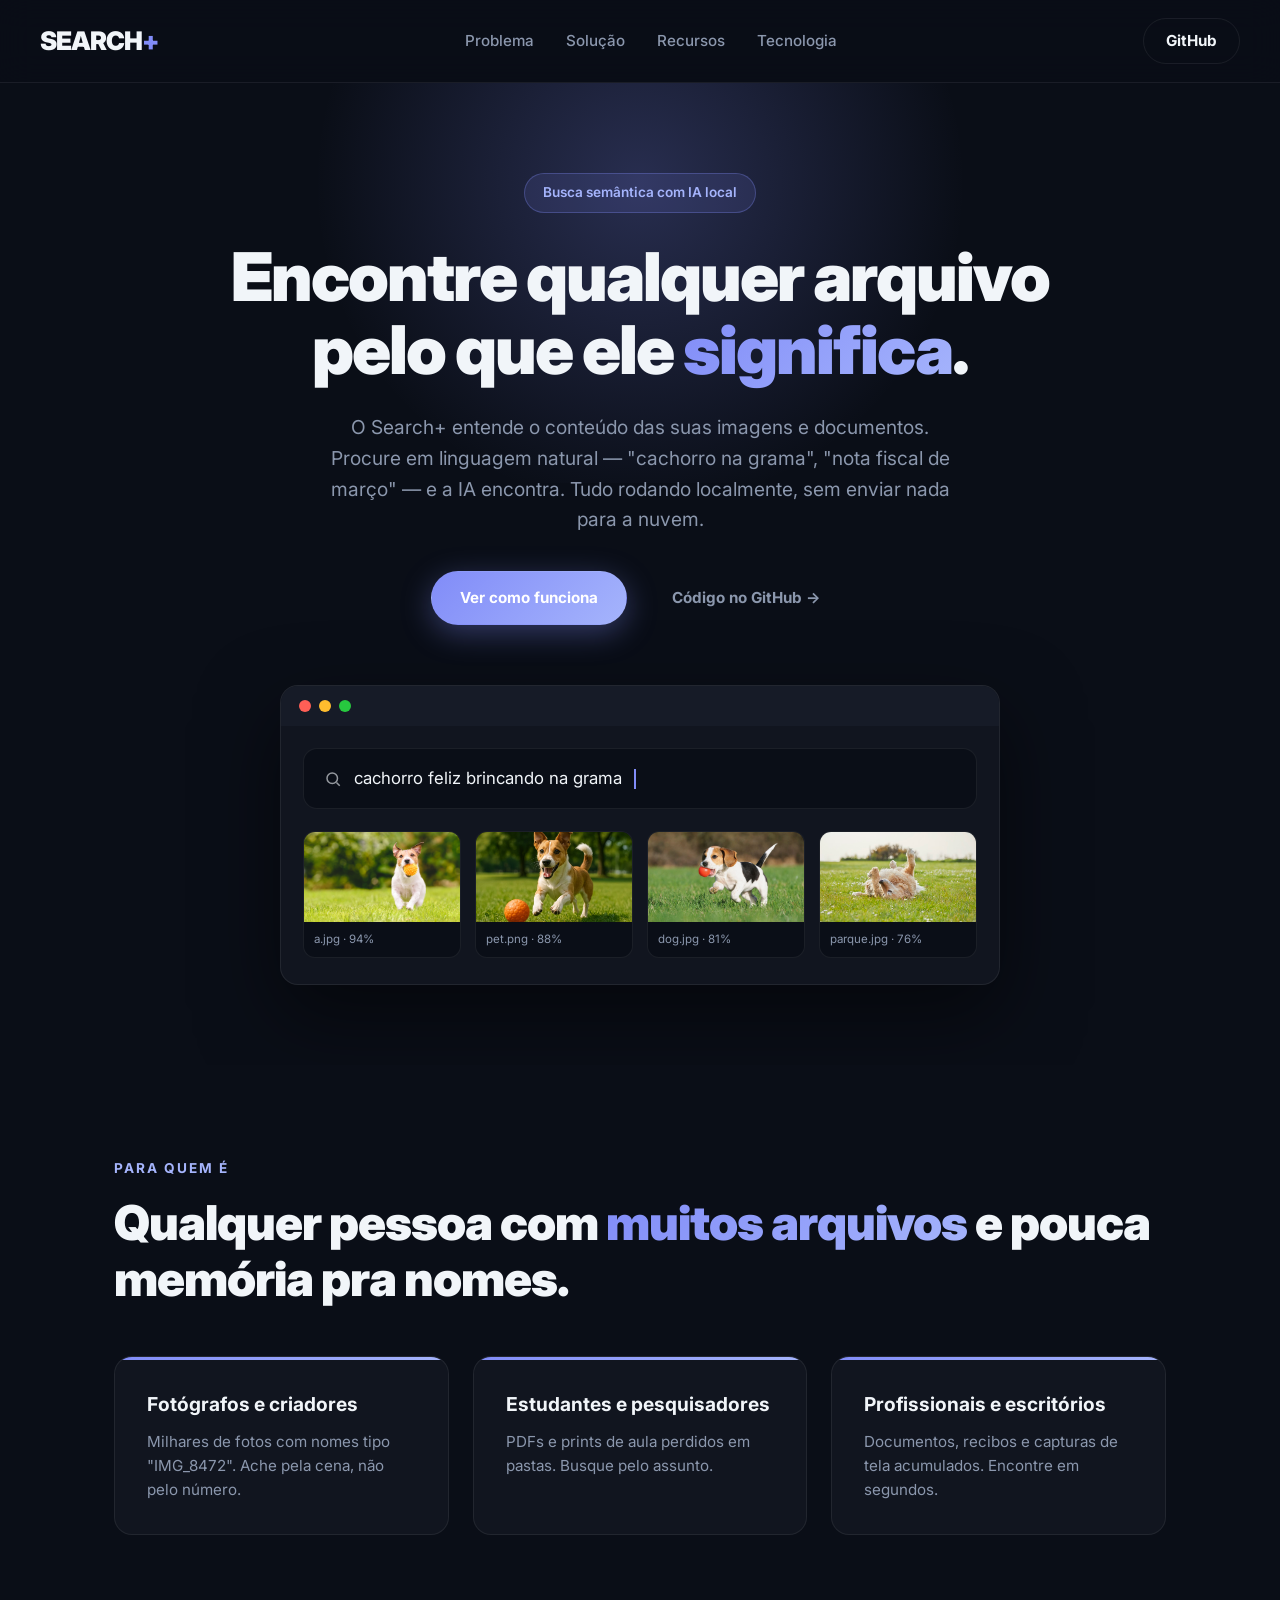
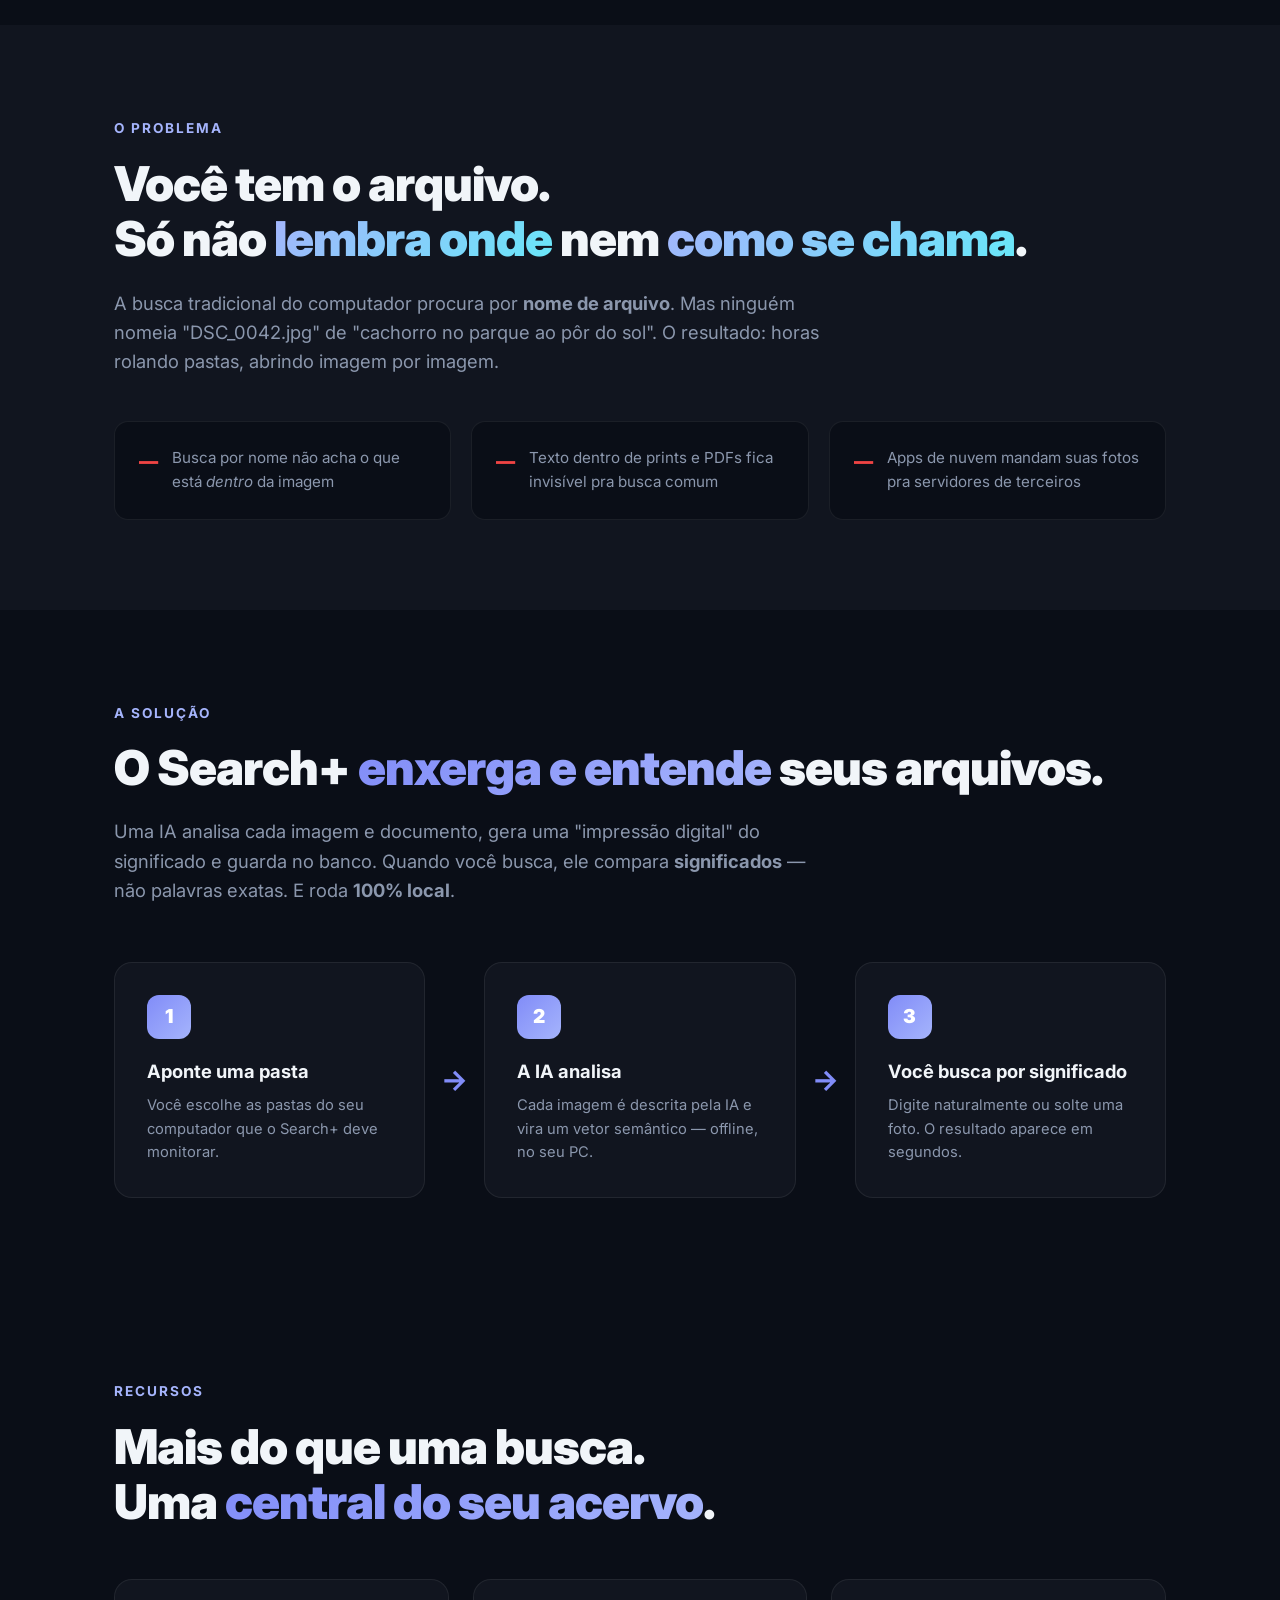
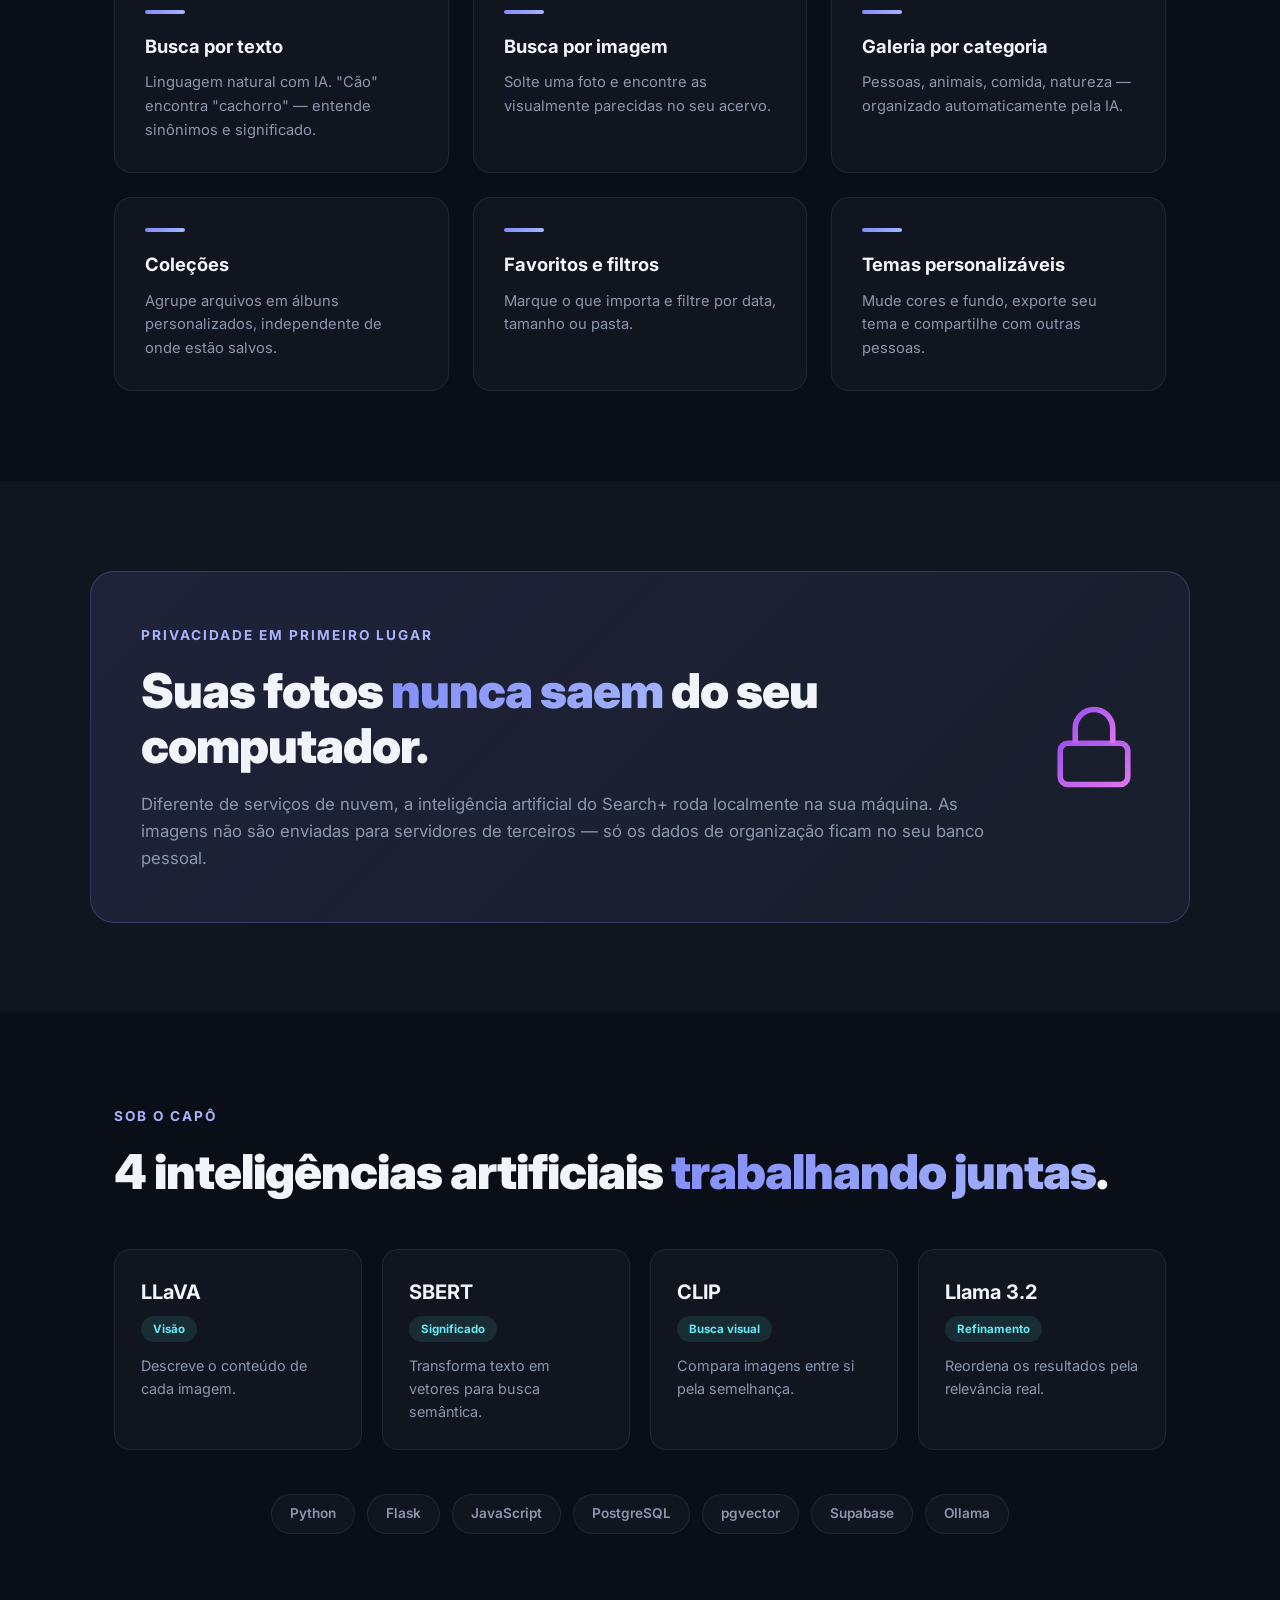
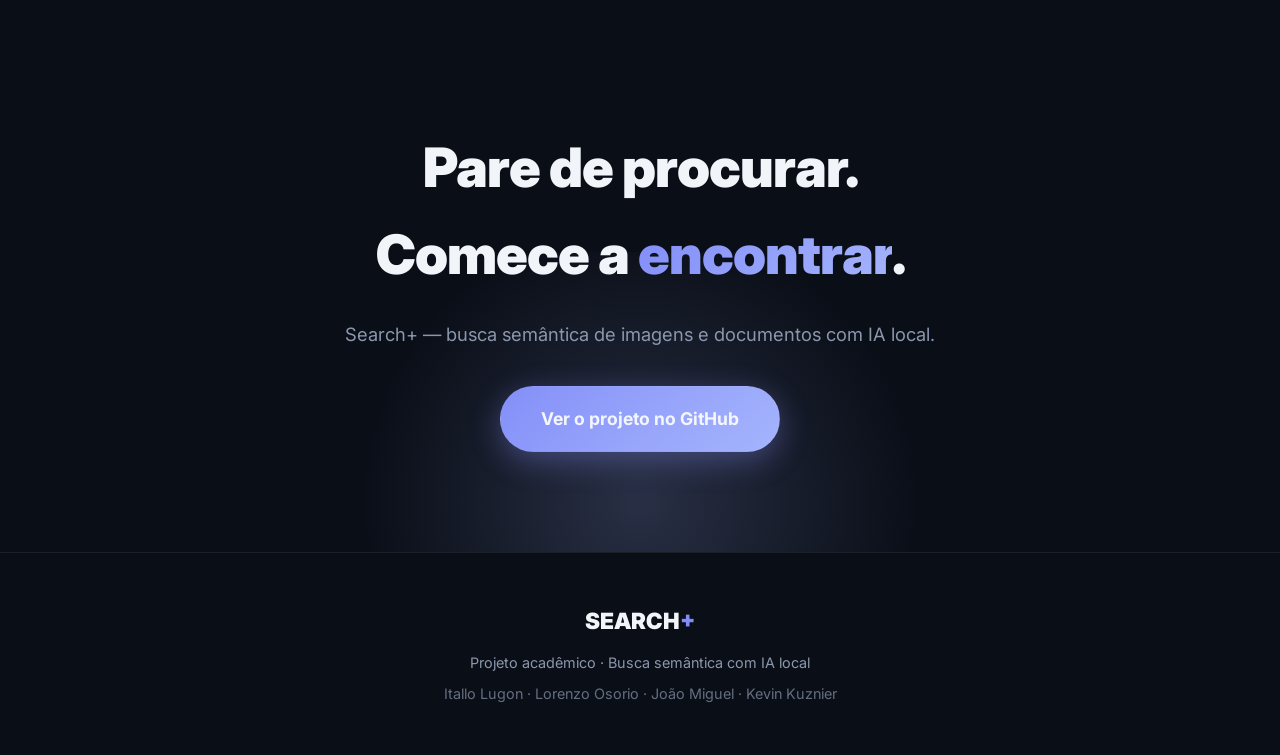
==== landing/index.html @ ad669d7b "chore: initialize clean project baseline Base inicial do Search+ em repositório novo, sem o históric" ====
<!DOCTYPE html>
<html lang="pt-BR">
<head>
    <meta charset="UTF-8">
    <meta name="viewport" content="width=device-width, initial-scale=1.0">
    <title>Search+ — Encontre qualquer arquivo pelo que ele significa</title>
    <meta name="description" content="Busca semântica de imagens e documentos com IA local. Procure pelo conteúdo, não pelo nome do arquivo.">
    <link href="https://fonts.googleapis.com/css2?family=Inter:wght@400;500;600;800;900&display=swap" rel="stylesheet">
    <link rel="stylesheet" href="style.css">
</head>
<body>

    <!-- ====== NAV ====== -->
    <nav class="nav">
        <div class="nav-logo">SEARCH<span>+</span></div>
        <div class="nav-links">
            <a href="#problema">Problema</a>
            <a href="#solucao">Solução</a>
            <a href="#recursos">Recursos</a>
            <a href="#tecnologia">Tecnologia</a>
        </div>
        <a href="https://github.com/itallolugon/SearchPlus-App" target="_blank" class="btn btn-outline">GitHub</a>
    </nav>

    <!-- ====== HERO ====== -->
    <header class="hero">
        <div class="hero-glow"></div>
        <div class="hero-content">
            <div class="badge">Busca semântica com IA local</div>
            <h1>Encontre qualquer arquivo<br>pelo que ele <span class="grad">significa</span>.</h1>
            <p class="hero-sub">
                O Search+ entende o conteúdo das suas imagens e documentos.
                Procure em linguagem natural — "cachorro na grama", "nota fiscal de março" —
                e a IA encontra. Tudo rodando localmente, sem enviar nada para a nuvem.
            </p>
            <div class="hero-cta">
                <a href="#solucao" class="btn btn-primary">Ver como funciona</a>
                <a href="https://github.com/itallolugon/SearchPlus-App" target="_blank" class="btn btn-ghost">Código no GitHub →</a>
            </div>
            <div class="hero-demo">
                <div class="demo-bar">
                    <span class="dot r"></span><span class="dot y"></span><span class="dot g"></span>
                </div>
                <div class="demo-search">
                    <svg class="demo-icon" width="18" height="18" viewBox="0 0 24 24" fill="none" stroke="currentColor" stroke-width="2"><circle cx="11" cy="11" r="7"/><line x1="21" y1="21" x2="16.65" y2="16.65"/></svg>
                    <span class="demo-typed">cachorro feliz brincando na grama</span>
                    <span class="demo-cursor"></span>
                </div>
                <div class="demo-results">
                    <div class="demo-card"><img class="ph" src="img/dog1.jpg" alt="Cachorro brincando na grama" loading="lazy"><small>a.jpg · 94%</small></div>
                    <div class="demo-card"><img class="ph" src="img/dog2.jpg" alt="Cachorro correndo atrás da bola" loading="lazy"><small>pet.png · 88%</small></div>
                    <div class="demo-card"><img class="ph" src="img/dog3.jpg" alt="Filhote brincando no parque" loading="lazy"><small>dog.jpg · 81%</small></div>
                    <div class="demo-card"><img class="ph" src="img/dog4.jpg" alt="Cachorro deitado na grama" loading="lazy"><small>parque.jpg · 76%</small></div>
                </div>
            </div>
        </div>
    </header>

    <!-- ====== NICHO ====== -->
    <section class="section nicho">
        <div class="container">
            <span class="kicker">Para quem é</span>
            <h2>Qualquer pessoa com <span class="grad">muitos arquivos</span> e pouca memória pra nomes.</h2>
            <div class="nicho-grid">
                <div class="nicho-item"><h3>Fotógrafos e criadores</h3><p>Milhares de fotos com nomes tipo "IMG_8472". Ache pela cena, não pelo número.</p></div>
                <div class="nicho-item"><h3>Estudantes e pesquisadores</h3><p>PDFs e prints de aula perdidos em pastas. Busque pelo assunto.</p></div>
                <div class="nicho-item"><h3>Profissionais e escritórios</h3><p>Documentos, recibos e capturas de tela acumulados. Encontre em segundos.</p></div>
            </div>
        </div>
    </section>

    <!-- ====== PROBLEMA ====== -->
    <section class="section problema" id="problema">
        <div class="container">
            <span class="kicker">O problema</span>
            <h2>Você tem o arquivo.<br>Só não <span class="grad-2">lembra onde</span> nem <span class="grad-2">como se chama</span>.</h2>
            <p class="lead">
                A busca tradicional do computador procura por <strong>nome de arquivo</strong>.
                Mas ninguém nomeia "DSC_0042.jpg" de "cachorro no parque ao pôr do sol".
                O resultado: horas rolando pastas, abrindo imagem por imagem.
            </p>
            <div class="problema-grid">
                <div class="prob-card"><span class="prob-x">—</span><p>Busca por nome não acha o que está <em>dentro</em> da imagem</p></div>
                <div class="prob-card"><span class="prob-x">—</span><p>Texto dentro de prints e PDFs fica invisível pra busca comum</p></div>
                <div class="prob-card"><span class="prob-x">—</span><p>Apps de nuvem mandam suas fotos pra servidores de terceiros</p></div>
            </div>
        </div>
    </section>

    <!-- ====== SOLUÇÃO ====== -->
    <section class="section solucao" id="solucao">
        <div class="container">
            <span class="kicker">A solução</span>
            <h2>O Search+ <span class="grad">enxerga e entende</span> seus arquivos.</h2>
            <p class="lead">
                Uma IA analisa cada imagem e documento, gera uma "impressão digital" do significado
                e guarda no banco. Quando você busca, ele compara <strong>significados</strong> —
                não palavras exatas. E roda <strong>100% local</strong>.
            </p>
            <div class="passos">
                <div class="passo"><div class="passo-num">1</div><h3>Aponte uma pasta</h3><p>Você escolhe as pastas do seu computador que o Search+ deve monitorar.</p></div>
                <div class="passo-seta">→</div>
                <div class="passo"><div class="passo-num">2</div><h3>A IA analisa</h3><p>Cada imagem é descrita pela IA e vira um vetor semântico — offline, no seu PC.</p></div>
                <div class="passo-seta">→</div>
                <div class="passo"><div class="passo-num">3</div><h3>Você busca por significado</h3><p>Digite naturalmente ou solte uma foto. O resultado aparece em segundos.</p></div>
            </div>
        </div>
    </section>

    <!-- ====== RECURSOS ====== -->
    <section class="section recursos" id="recursos">
        <div class="container">
            <span class="kicker">Recursos</span>
            <h2>Mais do que uma busca.<br>Uma <span class="grad">central do seu acervo</span>.</h2>
            <div class="feat-grid">
                <div class="feat"><div class="feat-bar"></div><h3>Busca por texto</h3><p>Linguagem natural com IA. "Cão" encontra "cachorro" — entende sinônimos e significado.</p></div>
                <div class="feat"><div class="feat-bar"></div><h3>Busca por imagem</h3><p>Solte uma foto e encontre as visualmente parecidas no seu acervo.</p></div>
                <div class="feat"><div class="feat-bar"></div><h3>Galeria por categoria</h3><p>Pessoas, animais, comida, natureza — organizado automaticamente pela IA.</p></div>
                <div class="feat"><div class="feat-bar"></div><h3>Coleções</h3><p>Agrupe arquivos em álbuns personalizados, independente de onde estão salvos.</p></div>
                <div class="feat"><div class="feat-bar"></div><h3>Favoritos e filtros</h3><p>Marque o que importa e filtre por data, tamanho ou pasta.</p></div>
                <div class="feat"><div class="feat-bar"></div><h3>Temas personalizáveis</h3><p>Mude cores e fundo, exporte seu tema e compartilhe com outras pessoas.</p></div>
            </div>
        </div>
    </section>

    <!-- ====== DIFERENCIAL / PRIVACIDADE ====== -->
    <section class="section privacidade">
        <div class="container priv-box">
            <div class="priv-text">
                <span class="kicker">Privacidade em primeiro lugar</span>
                <h2>Suas fotos <span class="grad">nunca saem</span> do seu computador.</h2>
                <p>Diferente de serviços de nuvem, a inteligência artificial do Search+ roda
                localmente na sua máquina. As imagens não são enviadas para servidores de terceiros —
                só os dados de organização ficam no seu banco pessoal.</p>
            </div>
            <div class="priv-icon">
                <svg width="90" height="90" viewBox="0 0 24 24" fill="none" stroke="url(#pg)" stroke-width="1.5">
                    <defs><linearGradient id="pg" x1="0" y1="0" x2="1" y2="1"><stop offset="0" stop-color="#A855F7"/><stop offset="1" stop-color="#E879F9"/></linearGradient></defs>
                    <rect x="3" y="11" width="18" height="11" rx="2"/><path d="M7 11V7a5 5 0 0 1 10 0v4"/>
                </svg>
            </div>
        </div>
    </section>

    <!-- ====== TECNOLOGIA ====== -->
    <section class="section tecnologia" id="tecnologia">
        <div class="container">
            <span class="kicker">Sob o capô</span>
            <h2>4 inteligências artificiais <span class="grad">trabalhando juntas</span>.</h2>
            <div class="tech-grid">
                <div class="tech"><h3>LLaVA</h3><span class="tech-tag">Visão</span><p>Descreve o conteúdo de cada imagem.</p></div>
                <div class="tech"><h3>SBERT</h3><span class="tech-tag">Significado</span><p>Transforma texto em vetores para busca semântica.</p></div>
                <div class="tech"><h3>CLIP</h3><span class="tech-tag">Busca visual</span><p>Compara imagens entre si pela semelhança.</p></div>
                <div class="tech"><h3>Llama 3.2</h3><span class="tech-tag">Refinamento</span><p>Reordena os resultados pela relevância real.</p></div>
            </div>
            <div class="stack">
                <span>Python</span><span>Flask</span><span>JavaScript</span>
                <span>PostgreSQL</span><span>pgvector</span><span>Supabase</span><span>Ollama</span>
            </div>
        </div>
    </section>

    <!-- ====== CTA FINAL ====== -->
    <section class="cta-final">
        <div class="cta-glow"></div>
        <div class="container">
            <h2>Pare de procurar.<br>Comece a <span class="grad">encontrar</span>.</h2>
            <p>Search+ — busca semântica de imagens e documentos com IA local.</p>
            <a href="https://github.com/itallolugon/SearchPlus-App" target="_blank" class="btn btn-primary btn-lg">Ver o projeto no GitHub</a>
        </div>
    </section>

    <!-- ====== FOOTER ====== -->
    <footer class="footer">
        <div class="footer-logo">SEARCH<span>+</span></div>
        <p>Projeto acadêmico · Busca semântica com IA local</p>
        <p class="footer-team">Itallo Lugon · Lorenzo Osorio · João Miguel · Kevin Kuznier</p>
    </footer>

</body>
</html>
---- landing/style.css ----
/* ============================================================
   Search+ — Landing Page
   Paleta azul/indigo/lilas (fria, sofisticada)
   ============================================================ */
:root {
    /* Paleta azul/índigo/lilás (sofisticada, fria) — substitui o roxo */
    --bg-deep: #0A0E17;
    --surface: #11151F;
    --surface-2: #161B27;
    --border-light: rgba(255, 255, 255, 0.07);
    --text-primary: #F1F5F9;
    --text-secondary: #8B97AD;
    --accent-primary: #818CF8;   /* índigo */
    --accent-secondary: #A5B4FC; /* periwinkle claro */
    --telemetry: #67E8F9;        /* ciano de apoio */
}

* { margin: 0; padding: 0; box-sizing: border-box; }

html { scroll-behavior: smooth; }

body {
    font-family: 'Inter', sans-serif;
    background: var(--bg-deep);
    color: var(--text-primary);
    line-height: 1.6;
    overflow-x: hidden;
}

.grad {
    background: linear-gradient(135deg, var(--accent-primary), var(--accent-secondary));
    -webkit-background-clip: text; background-clip: text;
    -webkit-text-fill-color: transparent;
}
.grad-2 {
    background: linear-gradient(135deg, var(--accent-secondary), var(--telemetry));
    -webkit-background-clip: text; background-clip: text;
    -webkit-text-fill-color: transparent;
}

.container { max-width: 1100px; margin: 0 auto; padding: 0 24px; }

/* ---------- BOTÕES ---------- */
.btn {
    display: inline-block; padding: 14px 28px; border-radius: 999px;
    font-weight: 700; font-size: 0.95rem; text-decoration: none;
    cursor: pointer; transition: all 0.25s ease; border: 1px solid transparent;
}
.btn-primary {
    background: linear-gradient(135deg, var(--accent-primary), var(--accent-secondary));
    color: #fff; box-shadow: 0 8px 30px rgba(129, 140, 248, 0.35);
}
.btn-primary:hover { transform: translateY(-3px); box-shadow: 0 12px 40px rgba(129, 140, 248, 0.5); }
.btn-outline { border-color: var(--border-light); color: var(--text-primary); padding: 10px 22px; }
.btn-outline:hover { border-color: var(--accent-primary); background: rgba(129, 140, 248, 0.1); }
.btn-ghost { color: var(--text-secondary); }
.btn-ghost:hover { color: var(--accent-secondary); }
.btn-lg { padding: 18px 40px; font-size: 1.1rem; }

/* ---------- NAV ---------- */
.nav {
    position: sticky; top: 0; z-index: 100;
    display: flex; align-items: center; justify-content: space-between;
    padding: 18px 40px;
    background: rgba(10, 14, 23, 0.85);
    backdrop-filter: blur(16px);
    border-bottom: 1px solid var(--border-light);
}
.nav-logo { font-size: 1.6rem; font-weight: 900; letter-spacing: -1px; }
.nav-logo span { color: var(--accent-primary); }
.nav-links { display: flex; gap: 32px; }
.nav-links a { color: var(--text-secondary); text-decoration: none; font-weight: 500; font-size: 0.95rem; transition: color 0.2s; }
.nav-links a:hover { color: var(--text-primary); }

/* ---------- HERO ---------- */
.hero { position: relative; padding: 90px 24px 80px; text-align: center; overflow: hidden; }
.hero-glow {
    position: absolute; top: -200px; left: 50%; transform: translateX(-50%);
    width: 800px; height: 600px;
    background: radial-gradient(circle, rgba(129, 140, 248, 0.25) 0%, transparent 65%);
    pointer-events: none;
}
.hero-content { position: relative; max-width: 860px; margin: 0 auto; }
.badge {
    display: inline-block; padding: 8px 18px; border-radius: 999px;
    background: rgba(129, 140, 248, 0.12); border: 1px solid rgba(129, 140, 248, 0.3);
    color: var(--accent-secondary); font-size: 0.85rem; font-weight: 600;
    margin-bottom: 28px;
}
.hero h1 { font-size: clamp(2.4rem, 6vw, 4.2rem); font-weight: 900; line-height: 1.08; letter-spacing: -2px; }
.hero-sub { font-size: 1.2rem; color: var(--text-secondary); max-width: 640px; margin: 26px auto 36px; }
.hero-cta { display: flex; gap: 16px; justify-content: center; flex-wrap: wrap; }

/* mockup de demo */
.hero-demo {
    margin: 60px auto 0; max-width: 720px;
    background: var(--surface); border: 1px solid var(--border-light);
    border-radius: 18px; overflow: hidden;
    box-shadow: 0 30px 80px rgba(0, 0, 0, 0.5);
    text-align: left;
}
.demo-bar { display: flex; gap: 8px; padding: 14px 18px; background: var(--surface-2); }
.dot { width: 12px; height: 12px; border-radius: 50%; }
.dot.r { background: #ff5f56; } .dot.y { background: #ffbd2e; } .dot.g { background: #27c93f; }
.demo-search {
    display: flex; align-items: center; gap: 12px; margin: 22px;
    padding: 16px 20px; background: var(--bg-deep);
    border: 1px solid var(--border-light); border-radius: 14px;
}
.demo-icon { opacity: 0.6; }
.demo-typed { color: var(--text-primary); font-size: 1.05rem; }
.demo-cursor { width: 2px; height: 20px; background: var(--accent-primary); animation: blink 1s infinite; }
@keyframes blink { 50% { opacity: 0; } }
.demo-results { display: grid; grid-template-columns: repeat(4, 1fr); gap: 14px; padding: 0 22px 26px; }
.demo-card { background: var(--bg-deep); border-radius: 12px; overflow: hidden; border: 1px solid var(--border-light); }
.demo-card .ph { width: 100%; height: 90px; object-fit: cover; display: block; }
.demo-card small { display: block; padding: 8px 10px; color: var(--text-secondary); font-size: 0.72rem; }

/* ---------- SEÇÕES ---------- */
.section { padding: 90px 0; }
.kicker {
    display: inline-block; color: var(--accent-secondary);
    font-weight: 700; font-size: 0.85rem; text-transform: uppercase;
    letter-spacing: 2px; margin-bottom: 16px;
}
.section h2 { font-size: clamp(2rem, 4.5vw, 3rem); font-weight: 900; line-height: 1.15; letter-spacing: -1px; }
.lead { font-size: 1.15rem; color: var(--text-secondary); max-width: 720px; margin: 22px 0 0; }

/* NICHO */
.nicho-grid { display: grid; grid-template-columns: repeat(3, 1fr); gap: 24px; margin-top: 50px; }
.nicho-item { position: relative; background: var(--surface); border: 1px solid var(--border-light); border-radius: 18px; padding: 32px; transition: transform 0.25s, border-color 0.25s; overflow: hidden; }
.nicho-item::before { content: ""; position: absolute; top: 0; left: 0; width: 100%; height: 3px; background: linear-gradient(90deg, var(--accent-primary), var(--accent-secondary)); }
.nicho-item:hover { transform: translateY(-6px); border-color: rgba(129, 140, 248, 0.4); }
.nicho-item h3 { font-size: 1.2rem; margin-bottom: 10px; }
.nicho-item p { color: var(--text-secondary); font-size: 0.95rem; }

/* PROBLEMA */
.problema { background: var(--surface); }
.problema-grid { display: grid; grid-template-columns: repeat(3, 1fr); gap: 20px; margin-top: 44px; }
.prob-card { display: flex; gap: 14px; align-items: flex-start; padding: 24px; background: var(--bg-deep); border-radius: 14px; border: 1px solid var(--border-light); }
.prob-x { color: #ef4444; font-weight: 900; font-size: 1.2rem; flex-shrink: 0; }
.prob-card p { color: var(--text-secondary); font-size: 0.95rem; }

/* SOLUÇÃO - passos */
.passos { display: flex; align-items: stretch; gap: 16px; margin-top: 56px; }
.passo { flex: 1; background: var(--surface); border: 1px solid var(--border-light); border-radius: 18px; padding: 32px; }
.passo-num {
    width: 44px; height: 44px; border-radius: 12px;
    background: linear-gradient(135deg, var(--accent-primary), var(--accent-secondary));
    display: flex; align-items: center; justify-content: center;
    font-weight: 900; font-size: 1.2rem; margin-bottom: 18px; color: #fff;
}
.passo h3 { font-size: 1.15rem; margin-bottom: 8px; }
.passo p { color: var(--text-secondary); font-size: 0.92rem; }
.passo-seta { display: flex; align-items: center; color: var(--accent-primary); font-size: 1.8rem; font-weight: 700; }

/* RECURSOS */
.feat-grid { display: grid; grid-template-columns: repeat(3, 1fr); gap: 24px; margin-top: 50px; }
.feat { background: var(--surface); border: 1px solid var(--border-light); border-radius: 18px; padding: 30px; transition: transform 0.25s, border-color 0.25s; }
.feat:hover { transform: translateY(-6px); border-color: rgba(129, 140, 248, 0.4); }
.feat-bar { width: 40px; height: 4px; border-radius: 4px; background: linear-gradient(90deg, var(--accent-primary), var(--accent-secondary)); margin-bottom: 18px; }
.feat h3 { font-size: 1.15rem; margin-bottom: 10px; }
.feat p { color: var(--text-secondary); font-size: 0.92rem; }

/* PRIVACIDADE */
.privacidade { background: var(--surface); }
.priv-box { display: flex; align-items: center; gap: 50px; background: linear-gradient(135deg, rgba(129,140,248,0.12), rgba(165,180,252,0.06)); border: 1px solid rgba(129, 140, 248, 0.25); border-radius: 24px; padding: 50px; }
.priv-text { flex: 1; }
.priv-text p { color: var(--text-secondary); margin-top: 18px; font-size: 1.05rem; }
.priv-icon { flex-shrink: 0; opacity: 0.95; display: flex; }

/* TECNOLOGIA */
.tech-grid { display: grid; grid-template-columns: repeat(4, 1fr); gap: 20px; margin-top: 50px; }
.tech { background: var(--surface); border: 1px solid var(--border-light); border-radius: 16px; padding: 26px; }
.tech h3 { font-size: 1.25rem; }
.tech-tag { display: inline-block; margin: 8px 0 12px; padding: 4px 12px; border-radius: 999px; background: rgba(79, 209, 197, 0.12); color: var(--telemetry); font-size: 0.72rem; font-weight: 700; }
.tech p { color: var(--text-secondary); font-size: 0.9rem; }
.stack { display: flex; flex-wrap: wrap; gap: 12px; justify-content: center; margin-top: 44px; }
.stack span { padding: 8px 18px; background: var(--surface); border: 1px solid var(--border-light); border-radius: 999px; color: var(--text-secondary); font-size: 0.85rem; font-weight: 600; }

/* CTA FINAL */
.cta-final { position: relative; text-align: center; padding: 100px 24px; overflow: hidden; }
.cta-glow { position: absolute; bottom: -200px; left: 50%; transform: translateX(-50%); width: 700px; height: 500px; background: radial-gradient(circle, rgba(165, 180, 252, 0.2) 0%, transparent 65%); pointer-events: none; }
.cta-final h2 { font-size: clamp(2.2rem, 5vw, 3.4rem); font-weight: 900; letter-spacing: -1px; position: relative; }
.cta-final p { color: var(--text-secondary); font-size: 1.15rem; margin: 22px 0 36px; position: relative; }

/* FOOTER */
.footer { text-align: center; padding: 50px 24px; border-top: 1px solid var(--border-light); }
.footer-logo { font-size: 1.4rem; font-weight: 900; margin-bottom: 12px; }
.footer-logo span { color: var(--accent-primary); }
.footer p { color: var(--text-secondary); font-size: 0.9rem; }
.footer-team { margin-top: 8px; font-size: 0.82rem; opacity: 0.7; }

/* ---------- RESPONSIVO ---------- */
@media (max-width: 900px) {
    .nicho-grid, .feat-grid, .problema-grid { grid-template-columns: 1fr 1fr; }
    .tech-grid { grid-template-columns: 1fr 1fr; }
    .passos { flex-direction: column; }
    .passo-seta { transform: rotate(90deg); justify-content: center; }
    .priv-box { flex-direction: column; text-align: center; padding: 36px; }
    .demo-results { grid-template-columns: repeat(2, 1fr); }
}
@media (max-width: 600px) {
    .nav-links { display: none; }
    .nav { padding: 16px 20px; }
    .nicho-grid, .feat-grid, .problema-grid, .tech-grid { grid-template-columns: 1fr; }
    .section { padding: 60px 0; }
    .hero { padding: 60px 20px; }
}
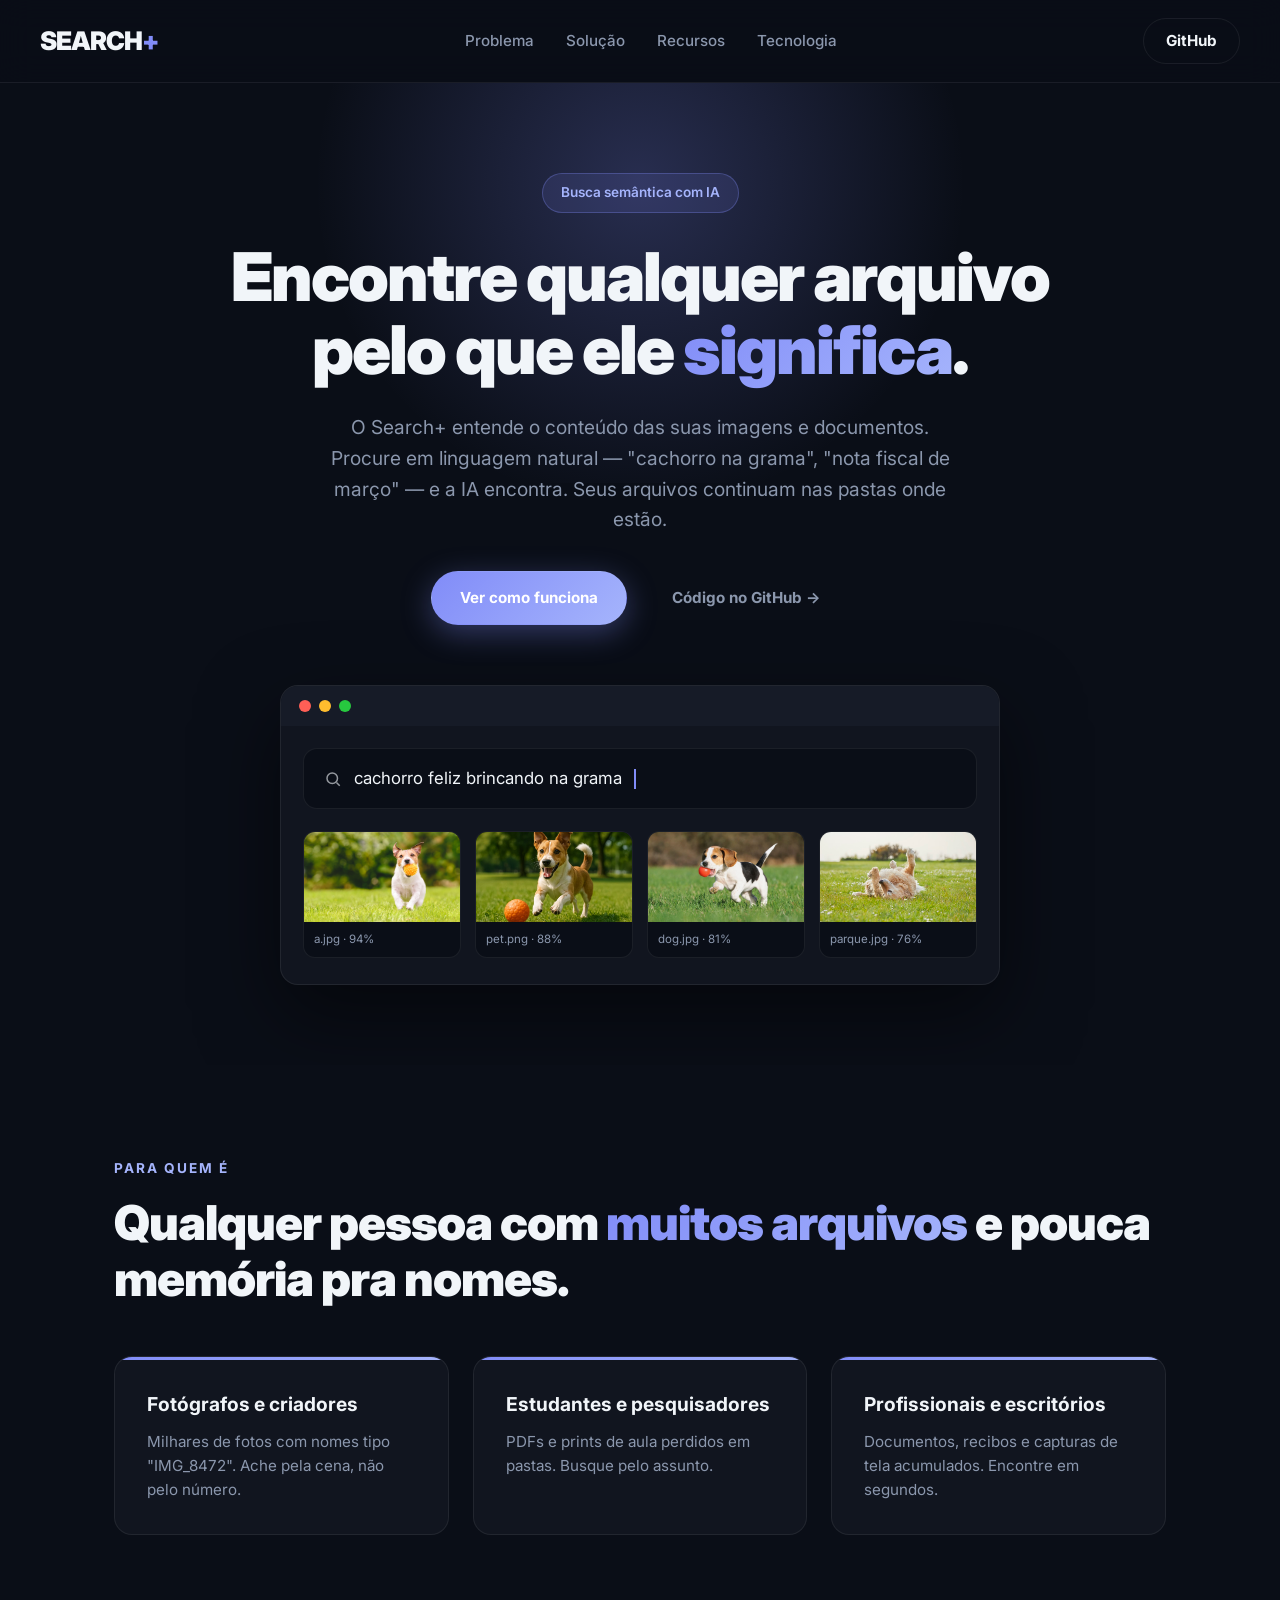
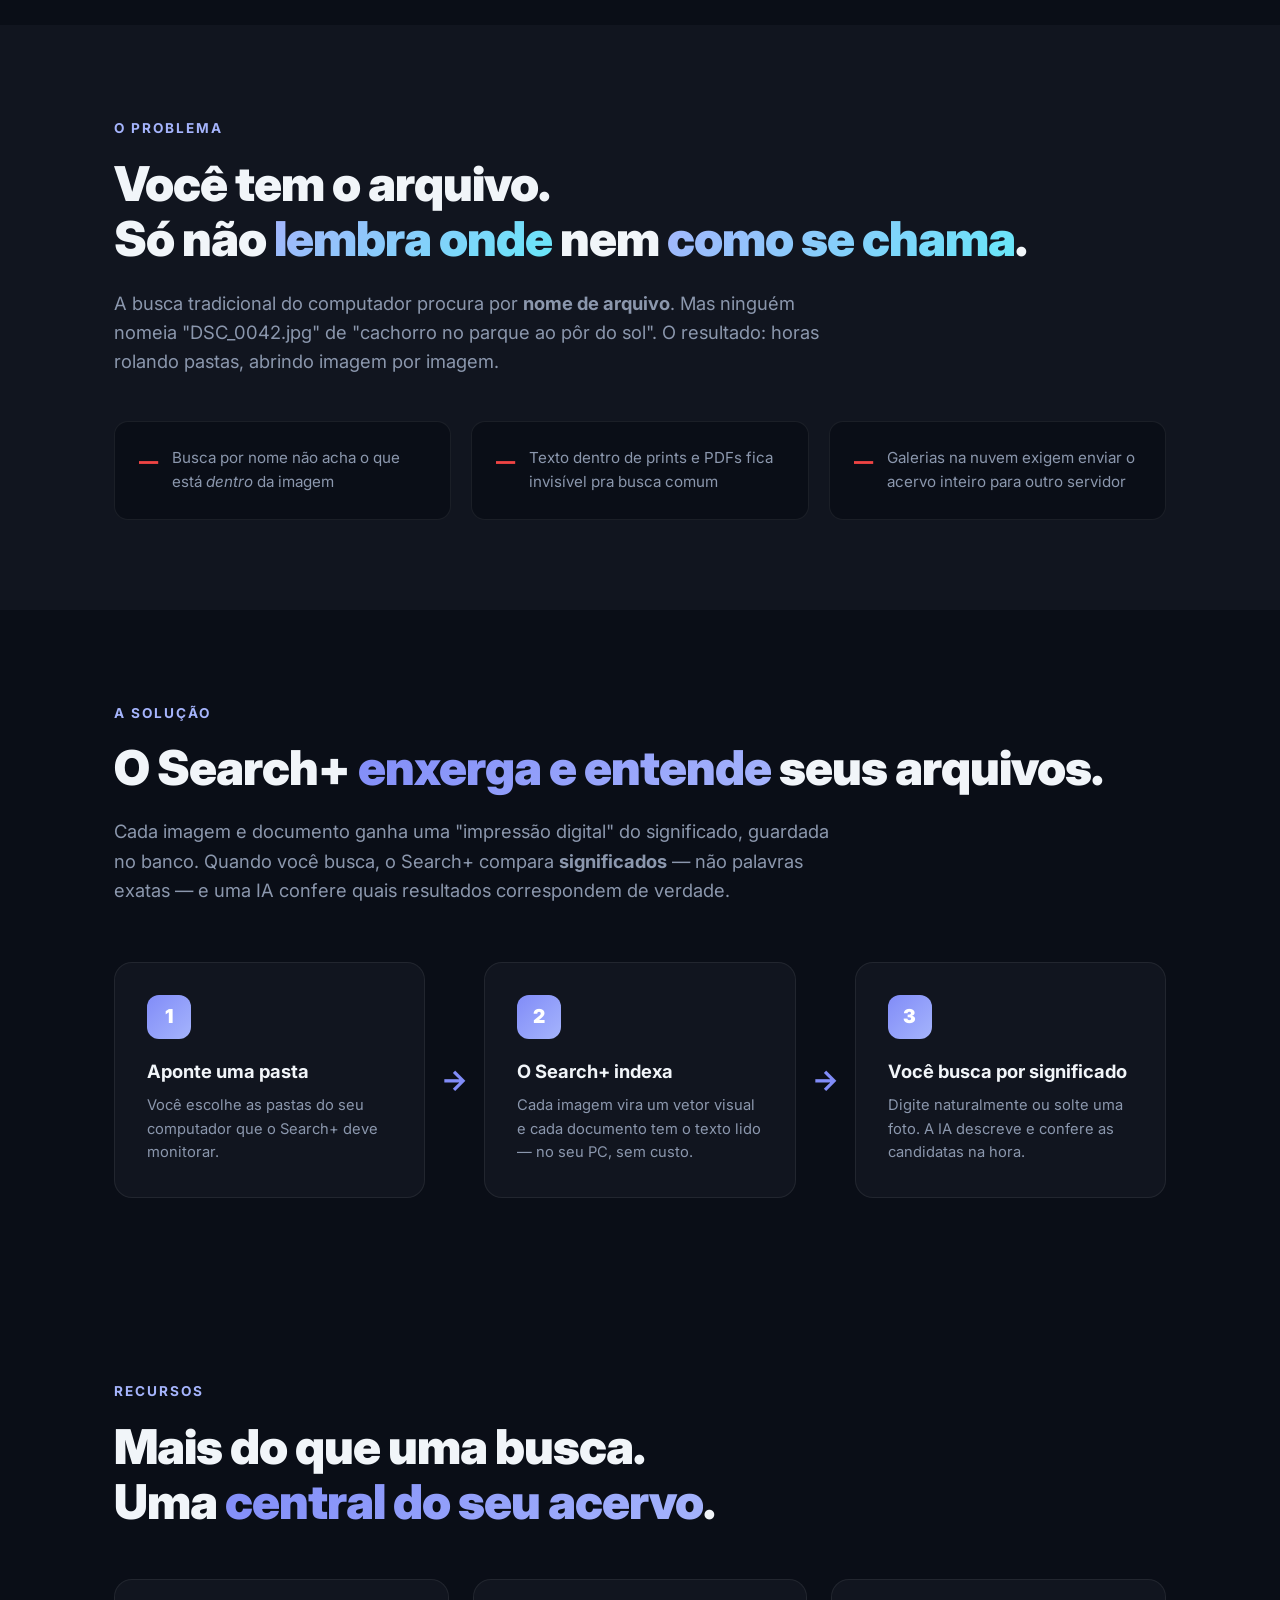
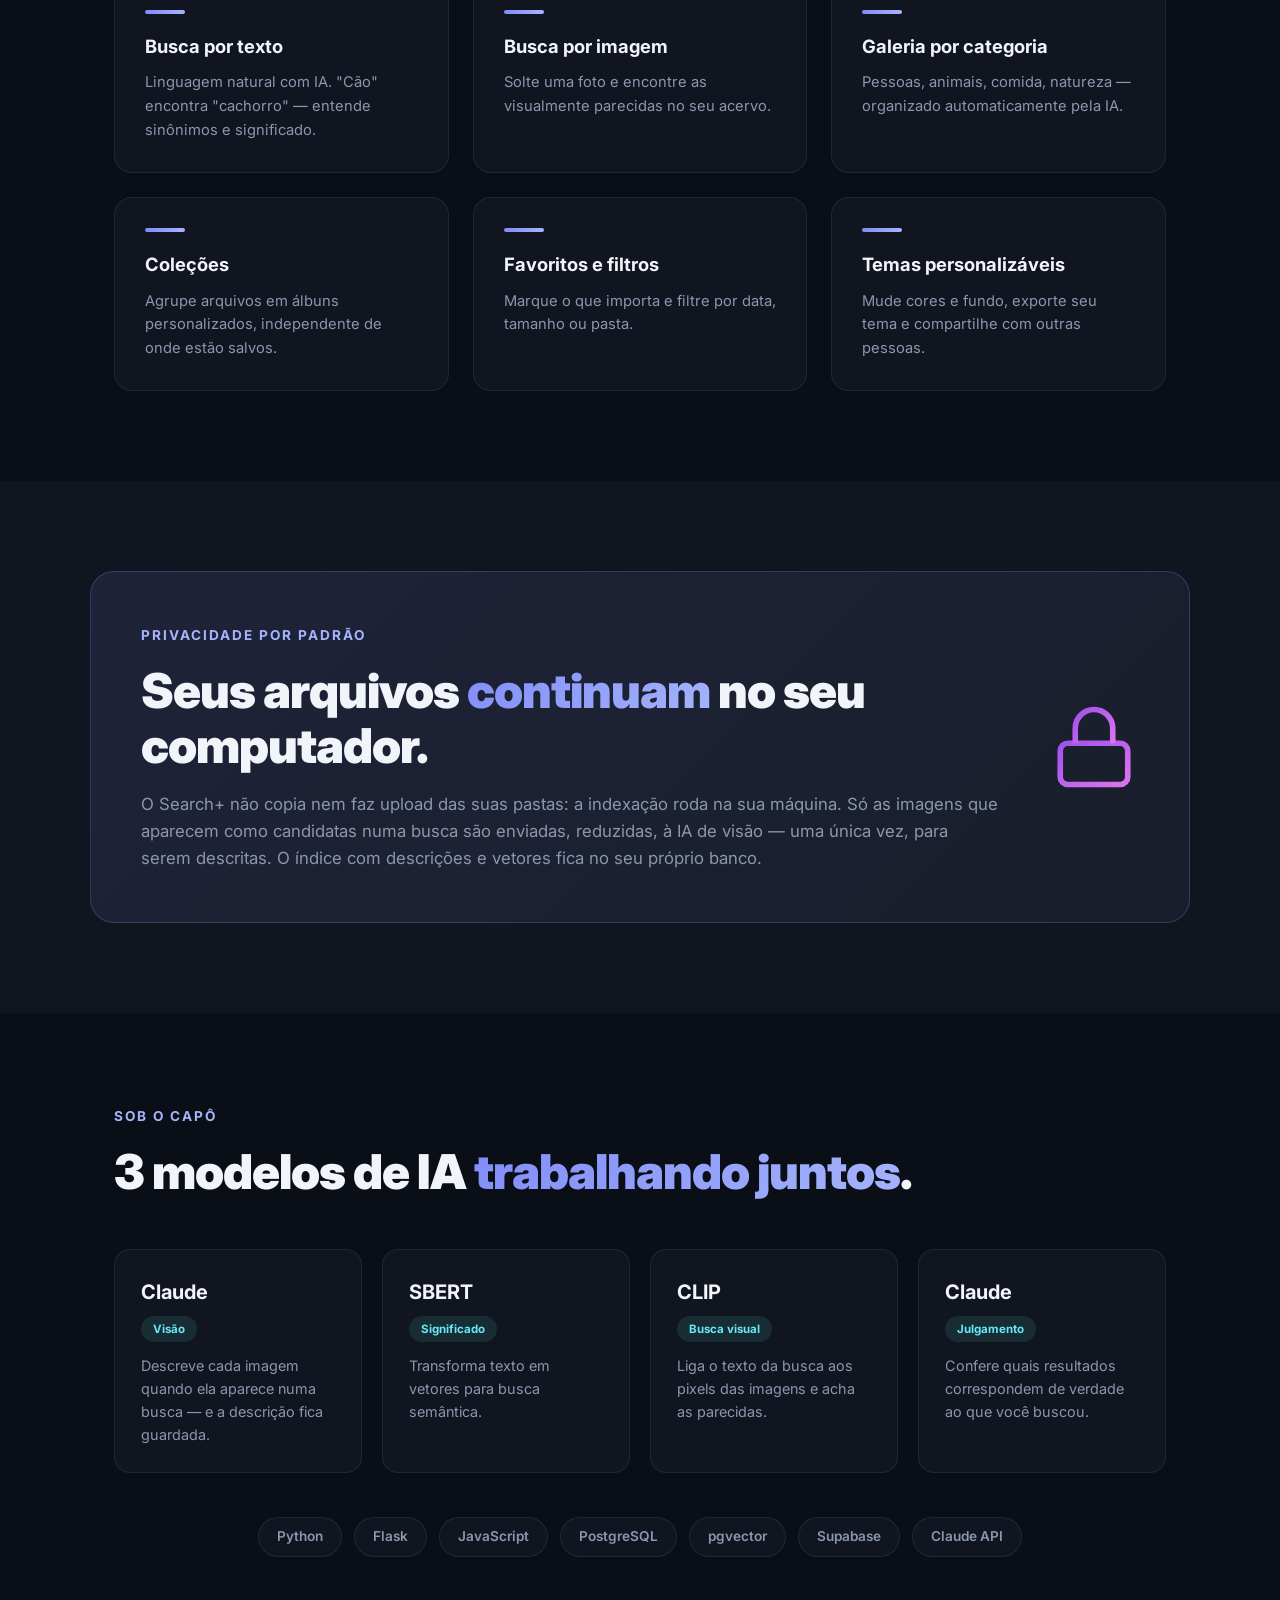
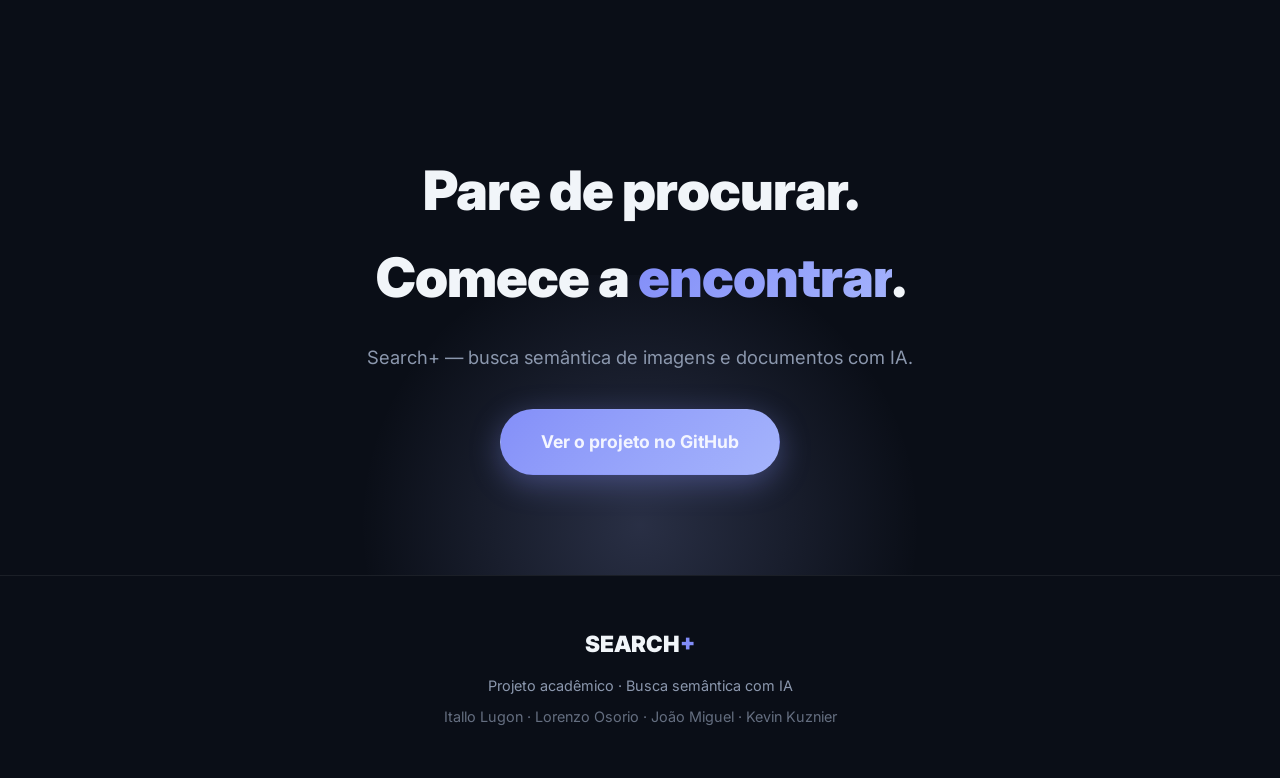
==== commit a9b60fc0: "docs: atualiza a documentação para a arquitetura atual e adiciona a doc técnica da PMI IV - RELATORI" ====
--- a/landing/index.html
+++ b/landing/index.html
@@ -4,7 +4,7 @@
     <meta charset="UTF-8">
     <meta name="viewport" content="width=device-width, initial-scale=1.0">
     <title>Search+ — Encontre qualquer arquivo pelo que ele significa</title>
-    <meta name="description" content="Busca semântica de imagens e documentos com IA local. Procure pelo conteúdo, não pelo nome do arquivo.">
+    <meta name="description" content="Busca semântica de imagens e documentos com IA. Procure pelo conteúdo, não pelo nome do arquivo.">
     <link href="https://fonts.googleapis.com/css2?family=Inter:wght@400;500;600;800;900&display=swap" rel="stylesheet">
     <link rel="stylesheet" href="style.css">
 </head>
@@ -26,12 +26,12 @@
     <header class="hero">
         <div class="hero-glow"></div>
         <div class="hero-content">
-            <div class="badge">Busca semântica com IA local</div>
+            <div class="badge">Busca semântica com IA</div>
             <h1>Encontre qualquer arquivo<br>pelo que ele <span class="grad">significa</span>.</h1>
             <p class="hero-sub">
                 O Search+ entende o conteúdo das suas imagens e documentos.
                 Procure em linguagem natural — "cachorro na grama", "nota fiscal de março" —
-                e a IA encontra. Tudo rodando localmente, sem enviar nada para a nuvem.
+                e a IA encontra. Seus arquivos continuam nas pastas onde estão.
             </p>
             <div class="hero-cta">
                 <a href="#solucao" class="btn btn-primary">Ver como funciona</a>
@@ -82,7 +82,7 @@
             <div class="problema-grid">
                 <div class="prob-card"><span class="prob-x">—</span><p>Busca por nome não acha o que está <em>dentro</em> da imagem</p></div>
                 <div class="prob-card"><span class="prob-x">—</span><p>Texto dentro de prints e PDFs fica invisível pra busca comum</p></div>
-                <div class="prob-card"><span class="prob-x">—</span><p>Apps de nuvem mandam suas fotos pra servidores de terceiros</p></div>
+                <div class="prob-card"><span class="prob-x">—</span><p>Galerias na nuvem exigem enviar o acervo inteiro para outro servidor</p></div>
             </div>
         </div>
     </section>
@@ -93,16 +93,16 @@
             <span class="kicker">A solução</span>
             <h2>O Search+ <span class="grad">enxerga e entende</span> seus arquivos.</h2>
             <p class="lead">
-                Uma IA analisa cada imagem e documento, gera uma "impressão digital" do significado
-                e guarda no banco. Quando você busca, ele compara <strong>significados</strong> —
-                não palavras exatas. E roda <strong>100% local</strong>.
+                Cada imagem e documento ganha uma "impressão digital" do significado, guardada no banco.
+                Quando você busca, o Search+ compara <strong>significados</strong> — não palavras exatas —
+                e uma IA confere quais resultados correspondem de verdade.
             </p>
             <div class="passos">
                 <div class="passo"><div class="passo-num">1</div><h3>Aponte uma pasta</h3><p>Você escolhe as pastas do seu computador que o Search+ deve monitorar.</p></div>
                 <div class="passo-seta">→</div>
-                <div class="passo"><div class="passo-num">2</div><h3>A IA analisa</h3><p>Cada imagem é descrita pela IA e vira um vetor semântico — offline, no seu PC.</p></div>
+                <div class="passo"><div class="passo-num">2</div><h3>O Search+ indexa</h3><p>Cada imagem vira um vetor visual e cada documento tem o texto lido — no seu PC, sem custo.</p></div>
                 <div class="passo-seta">→</div>
-                <div class="passo"><div class="passo-num">3</div><h3>Você busca por significado</h3><p>Digite naturalmente ou solte uma foto. O resultado aparece em segundos.</p></div>
+                <div class="passo"><div class="passo-num">3</div><h3>Você busca por significado</h3><p>Digite naturalmente ou solte uma foto. A IA descreve e confere as candidatas na hora.</p></div>
             </div>
         </div>
     </section>
@@ -127,11 +127,12 @@
     <section class="section privacidade">
         <div class="container priv-box">
             <div class="priv-text">
-                <span class="kicker">Privacidade em primeiro lugar</span>
-                <h2>Suas fotos <span class="grad">nunca saem</span> do seu computador.</h2>
-                <p>Diferente de serviços de nuvem, a inteligência artificial do Search+ roda
-                localmente na sua máquina. As imagens não são enviadas para servidores de terceiros —
-                só os dados de organização ficam no seu banco pessoal.</p>
+                <span class="kicker">Privacidade por padrão</span>
+                <h2>Seus arquivos <span class="grad">continuam</span> no seu computador.</h2>
+                <p>O Search+ não copia nem faz upload das suas pastas: a indexação roda na sua máquina.
+                Só as imagens que aparecem como candidatas numa busca são enviadas, reduzidas, à IA de
+                visão — uma única vez, para serem descritas. O índice com descrições e vetores fica no
+                seu próprio banco.</p>
             </div>
             <div class="priv-icon">
                 <svg width="90" height="90" viewBox="0 0 24 24" fill="none" stroke="url(#pg)" stroke-width="1.5">
@@ -146,16 +147,16 @@
     <section class="section tecnologia" id="tecnologia">
         <div class="container">
             <span class="kicker">Sob o capô</span>
-            <h2>4 inteligências artificiais <span class="grad">trabalhando juntas</span>.</h2>
+            <h2>3 modelos de IA <span class="grad">trabalhando juntos</span>.</h2>
             <div class="tech-grid">
-                <div class="tech"><h3>LLaVA</h3><span class="tech-tag">Visão</span><p>Descreve o conteúdo de cada imagem.</p></div>
+                <div class="tech"><h3>Claude</h3><span class="tech-tag">Visão</span><p>Descreve cada imagem quando ela aparece numa busca — e a descrição fica guardada.</p></div>
                 <div class="tech"><h3>SBERT</h3><span class="tech-tag">Significado</span><p>Transforma texto em vetores para busca semântica.</p></div>
-                <div class="tech"><h3>CLIP</h3><span class="tech-tag">Busca visual</span><p>Compara imagens entre si pela semelhança.</p></div>
-                <div class="tech"><h3>Llama 3.2</h3><span class="tech-tag">Refinamento</span><p>Reordena os resultados pela relevância real.</p></div>
+                <div class="tech"><h3>CLIP</h3><span class="tech-tag">Busca visual</span><p>Liga o texto da busca aos pixels das imagens e acha as parecidas.</p></div>
+                <div class="tech"><h3>Claude</h3><span class="tech-tag">Julgamento</span><p>Confere quais resultados correspondem de verdade ao que você buscou.</p></div>
             </div>
             <div class="stack">
                 <span>Python</span><span>Flask</span><span>JavaScript</span>
-                <span>PostgreSQL</span><span>pgvector</span><span>Supabase</span><span>Ollama</span>
+                <span>PostgreSQL</span><span>pgvector</span><span>Supabase</span><span>Claude API</span>
             </div>
         </div>
     </section>
@@ -165,7 +166,7 @@
         <div class="cta-glow"></div>
         <div class="container">
             <h2>Pare de procurar.<br>Comece a <span class="grad">encontrar</span>.</h2>
-            <p>Search+ — busca semântica de imagens e documentos com IA local.</p>
+            <p>Search+ — busca semântica de imagens e documentos com IA.</p>
             <a href="https://github.com/itallolugon/SearchPlus-App" target="_blank" class="btn btn-primary btn-lg">Ver o projeto no GitHub</a>
         </div>
     </section>
@@ -173,7 +174,7 @@
     <!-- ====== FOOTER ====== -->
     <footer class="footer">
         <div class="footer-logo">SEARCH<span>+</span></div>
-        <p>Projeto acadêmico · Busca semântica com IA local</p>
+        <p>Projeto acadêmico · Busca semântica com IA</p>
         <p class="footer-team">Itallo Lugon · Lorenzo Osorio · João Miguel · Kevin Kuznier</p>
     </footer>
 
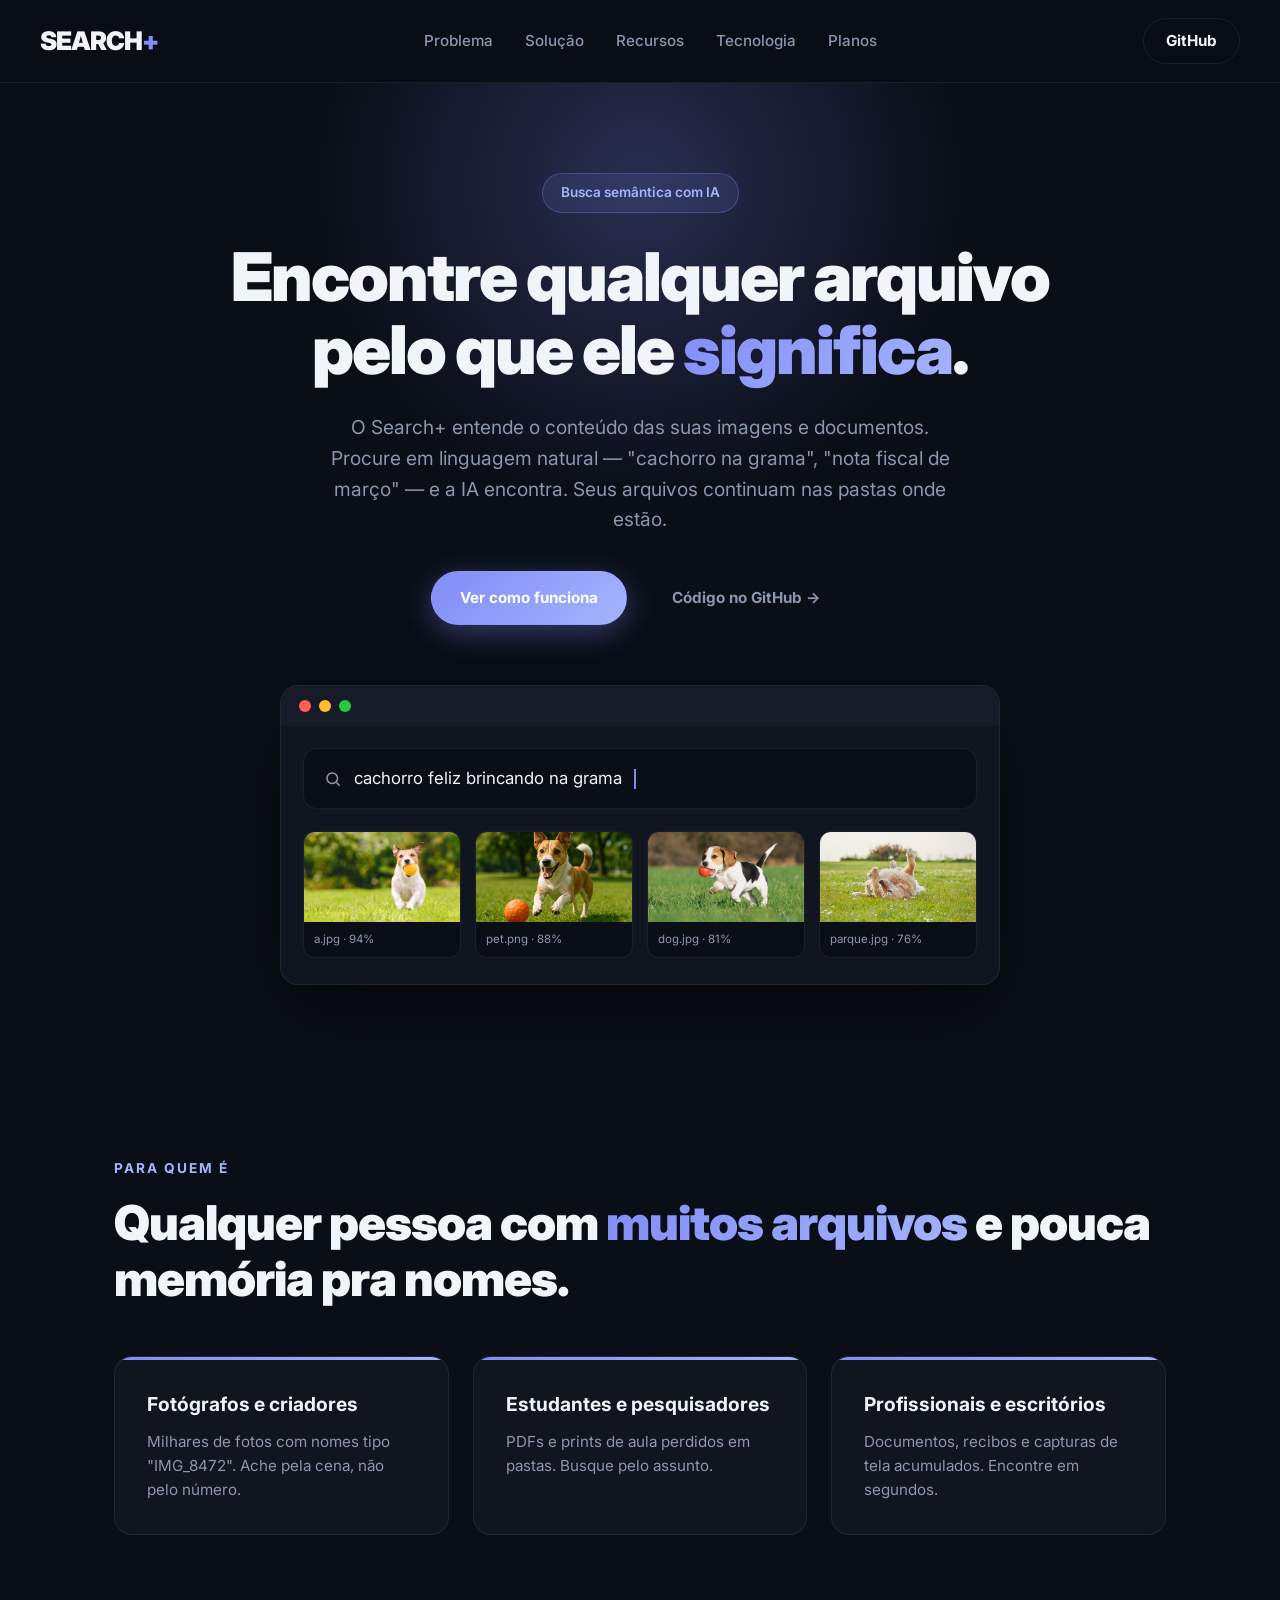
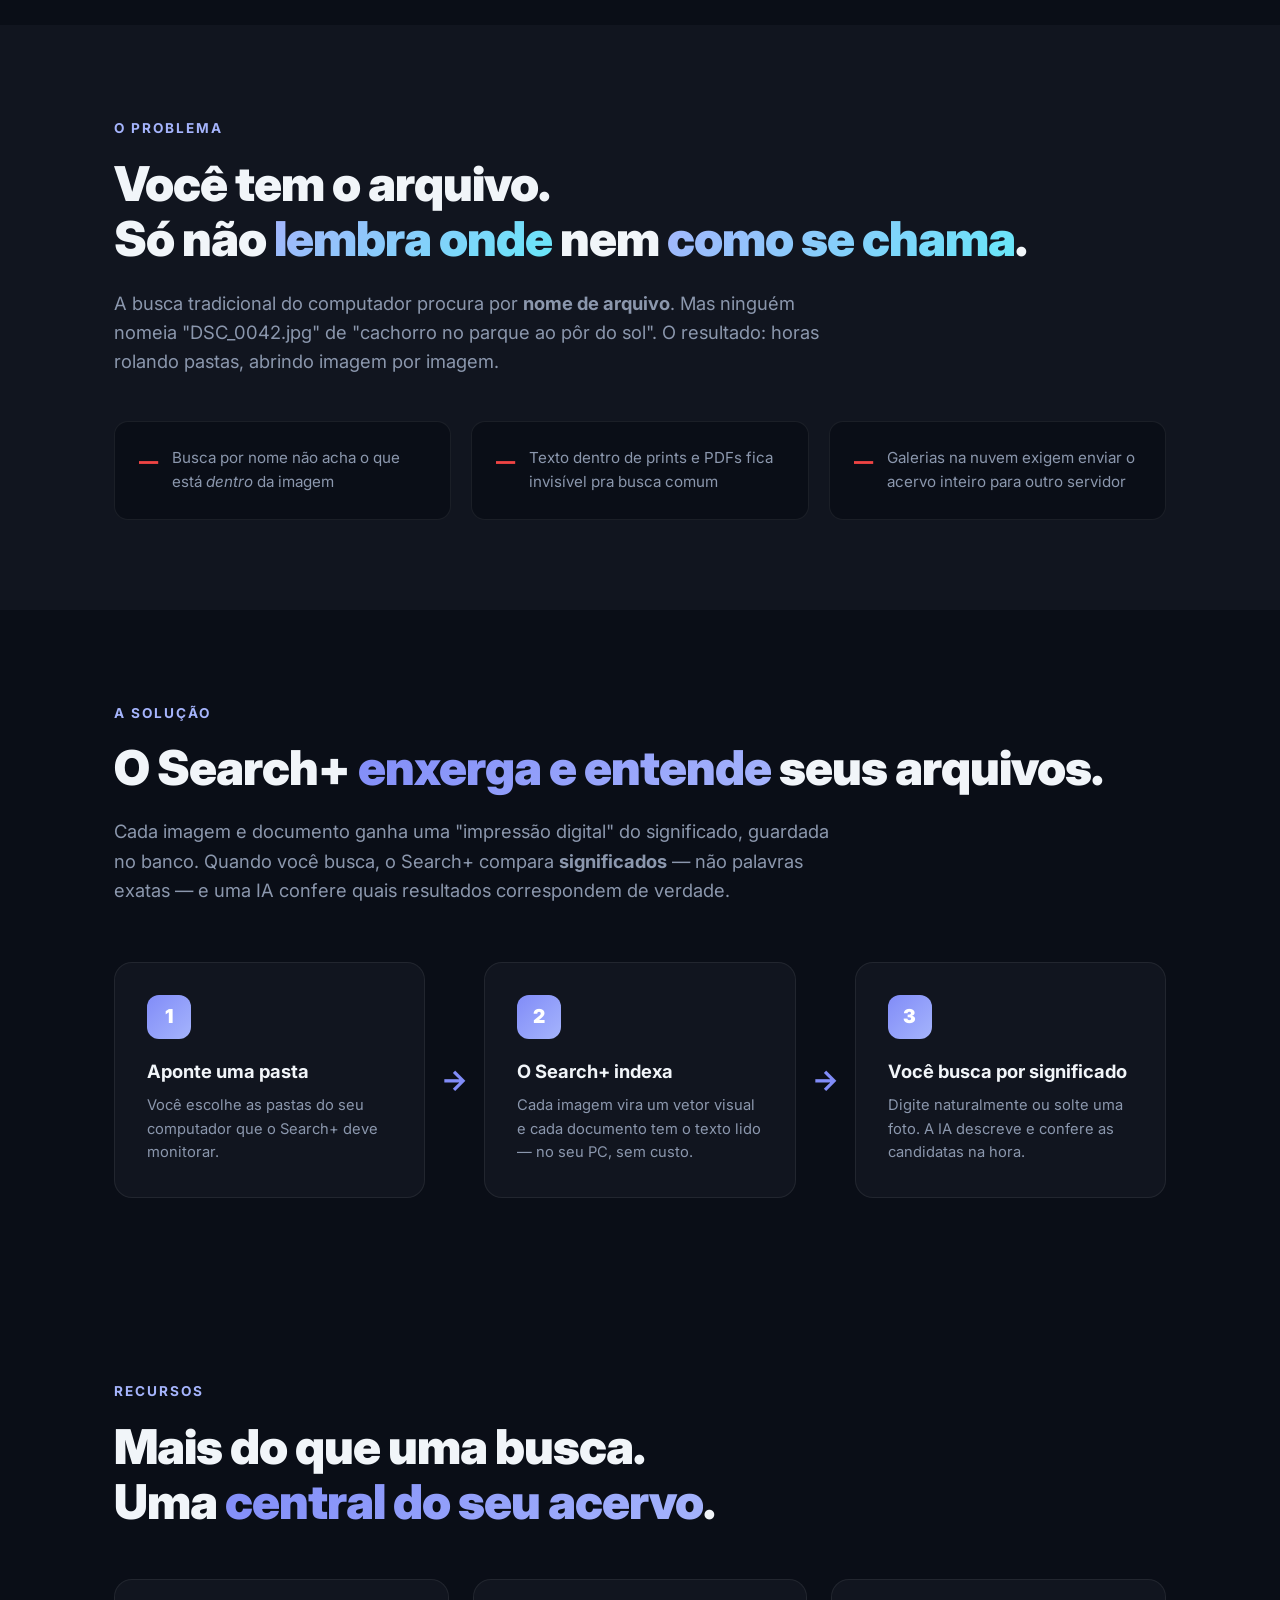
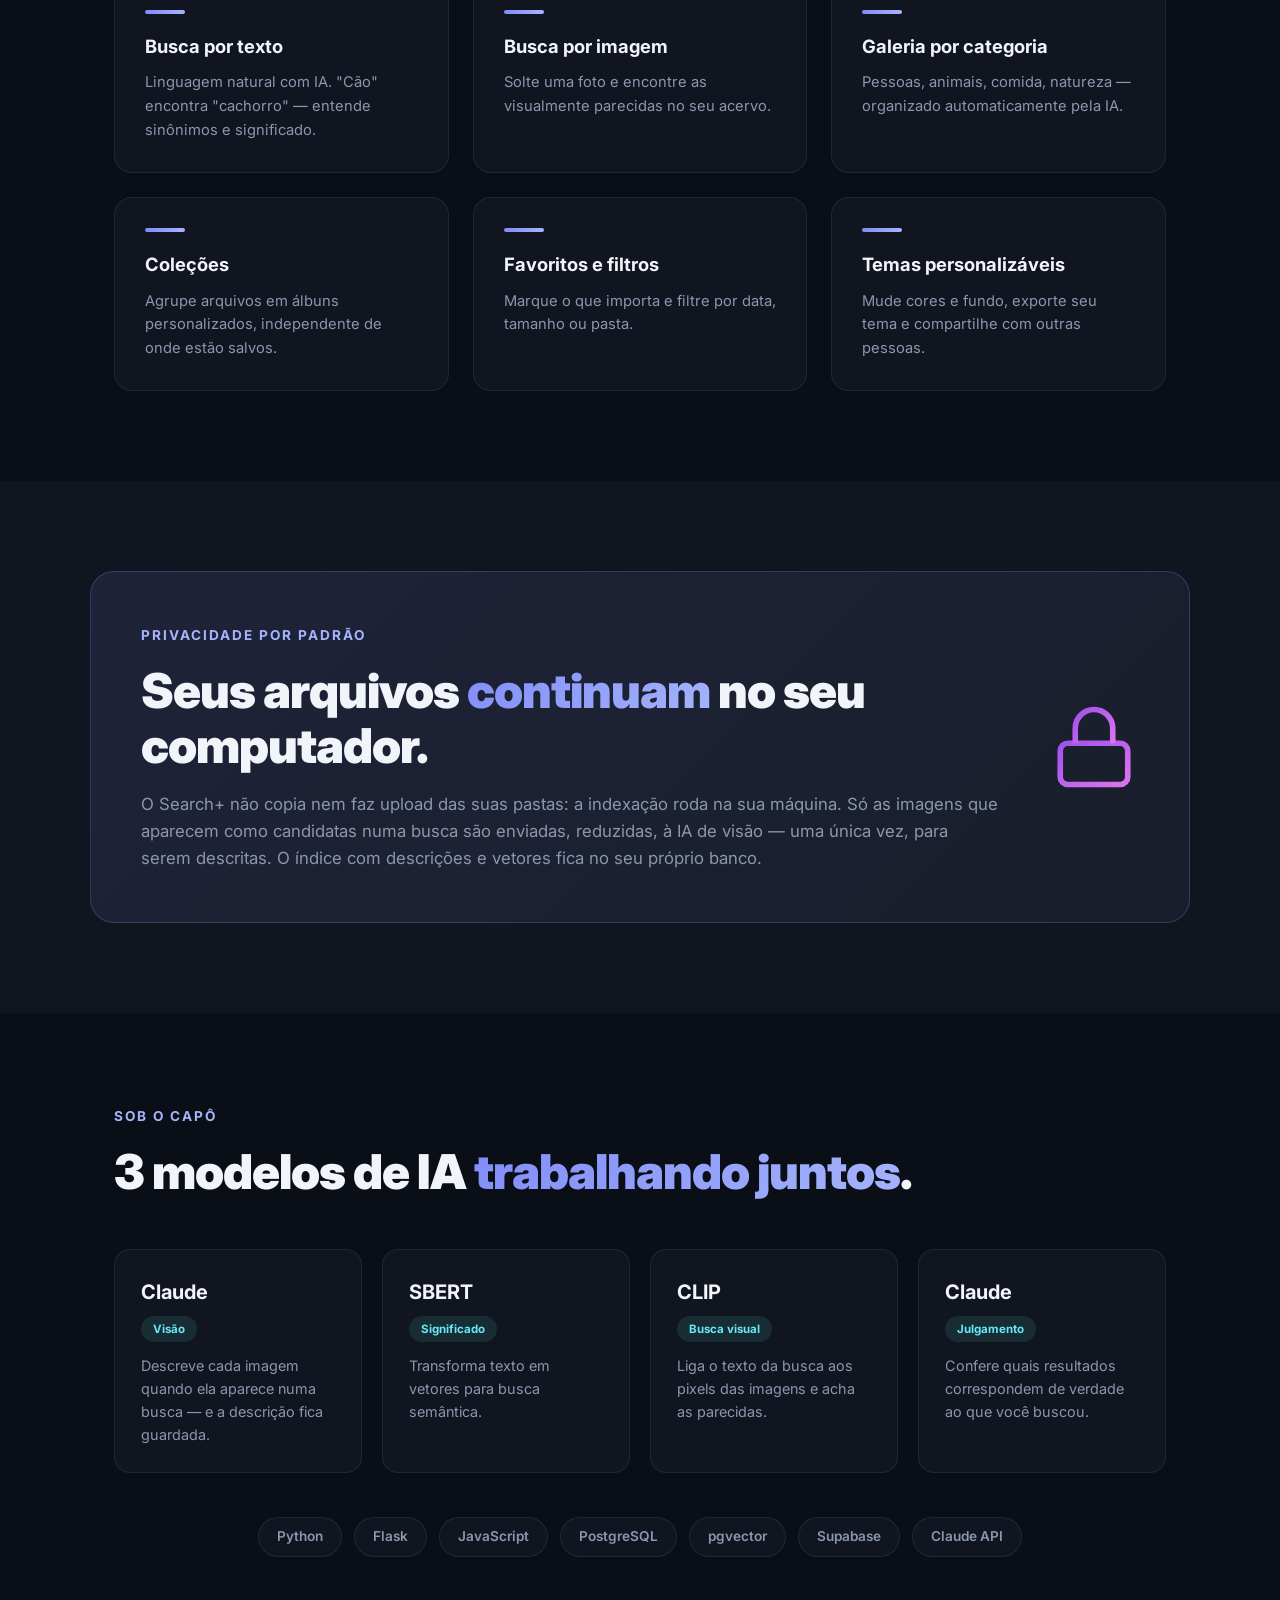
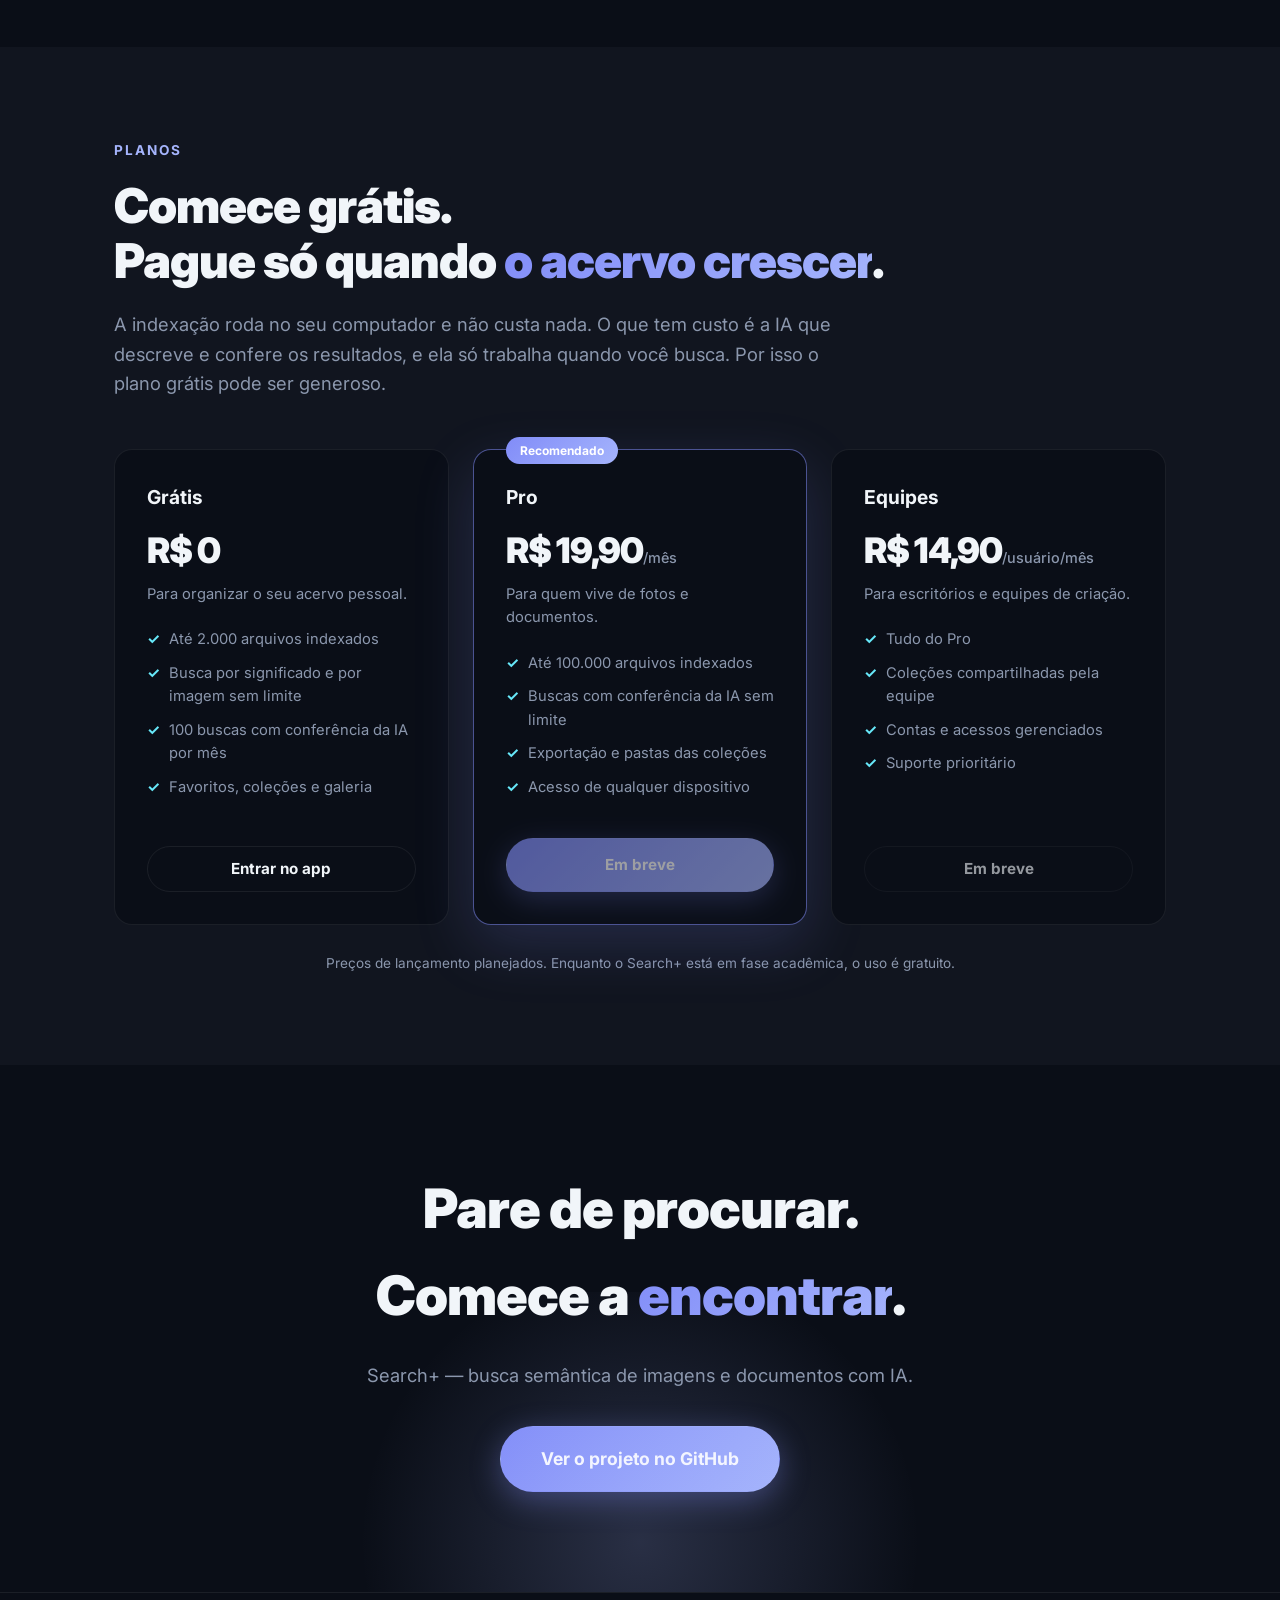
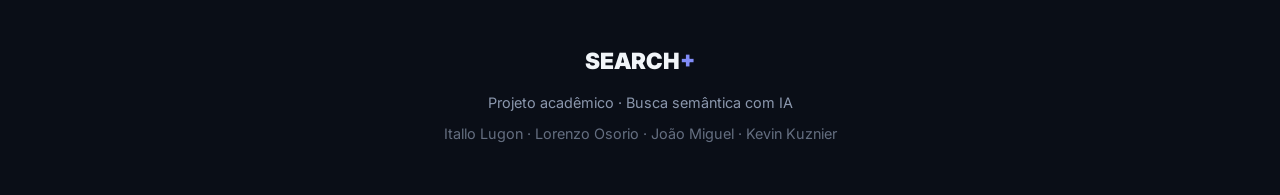
==== commit d858ebba: "feat: versão on-line com modo público, envio de arquivos pelo navegador e planos Com SEARCHPLUS_MODO" ====
--- a/landing/index.html
+++ b/landing/index.html
@@ -18,6 +18,7 @@
             <a href="#solucao">Solução</a>
             <a href="#recursos">Recursos</a>
             <a href="#tecnologia">Tecnologia</a>
+            <a href="#planos">Planos</a>
         </div>
         <a href="https://github.com/itallolugon/SearchPlus-App" target="_blank" class="btn btn-outline">GitHub</a>
     </nav>
@@ -161,6 +162,59 @@
         </div>
     </section>
 
+    <!-- ====== PLANOS ====== -->
+    <section class="section planos" id="planos">
+        <div class="container">
+            <span class="kicker">Planos</span>
+            <h2>Comece grátis.<br>Pague só quando <span class="grad">o acervo crescer</span>.</h2>
+            <p class="lead">
+                A indexação roda no seu computador e não custa nada. O que tem custo é a IA que
+                descreve e confere os resultados, e ela só trabalha quando você busca.
+                Por isso o plano grátis pode ser generoso.
+            </p>
+            <div class="planos-grid">
+                <div class="plano">
+                    <h3>Grátis</h3>
+                    <div class="plano-preco">R$ 0</div>
+                    <p class="plano-desc">Para organizar o seu acervo pessoal.</p>
+                    <ul>
+                        <li>Até 2.000 arquivos indexados</li>
+                        <li>Busca por significado e por imagem sem limite</li>
+                        <li>100 buscas com conferência da IA por mês</li>
+                        <li>Favoritos, coleções e galeria</li>
+                    </ul>
+                    <a href="/" class="btn btn-outline plano-btn">Entrar no app</a>
+                </div>
+                <div class="plano plano-destaque">
+                    <span class="plano-selo">Recomendado</span>
+                    <h3>Pro</h3>
+                    <div class="plano-preco">R$ 19,90<small>/mês</small></div>
+                    <p class="plano-desc">Para quem vive de fotos e documentos.</p>
+                    <ul>
+                        <li>Até 100.000 arquivos indexados</li>
+                        <li>Buscas com conferência da IA sem limite</li>
+                        <li>Exportação e pastas das coleções</li>
+                        <li>Acesso de qualquer dispositivo</li>
+                    </ul>
+                    <span class="btn btn-primary plano-btn plano-breve">Em breve</span>
+                </div>
+                <div class="plano">
+                    <h3>Equipes</h3>
+                    <div class="plano-preco">R$ 14,90<small>/usuário/mês</small></div>
+                    <p class="plano-desc">Para escritórios e equipes de criação.</p>
+                    <ul>
+                        <li>Tudo do Pro</li>
+                        <li>Coleções compartilhadas pela equipe</li>
+                        <li>Contas e acessos gerenciados</li>
+                        <li>Suporte prioritário</li>
+                    </ul>
+                    <span class="btn btn-outline plano-btn plano-breve">Em breve</span>
+                </div>
+            </div>
+            <p class="planos-nota">Preços de lançamento planejados. Enquanto o Search+ está em fase acadêmica, o uso é gratuito.</p>
+        </div>
+    </section>
+
     <!-- ====== CTA FINAL ====== -->
     <section class="cta-final">
         <div class="cta-glow"></div>
--- a/landing/style.css
+++ b/landing/style.css
@@ -178,6 +178,24 @@
 .stack { display: flex; flex-wrap: wrap; gap: 12px; justify-content: center; margin-top: 44px; }
 .stack span { padding: 8px 18px; background: var(--surface); border: 1px solid var(--border-light); border-radius: 999px; color: var(--text-secondary); font-size: 0.85rem; font-weight: 600; }
 
+/* PLANOS */
+.planos { background: var(--surface); }
+.planos-grid { display: grid; grid-template-columns: repeat(3, 1fr); gap: 24px; margin-top: 50px; align-items: stretch; }
+.plano { position: relative; display: flex; flex-direction: column; background: var(--bg-deep); border: 1px solid var(--border-light); border-radius: 18px; padding: 32px; }
+.plano-destaque { border-color: rgba(129, 140, 248, 0.55); box-shadow: 0 20px 60px rgba(129, 140, 248, 0.18); }
+.plano-selo { position: absolute; top: -13px; left: 32px; padding: 4px 14px; border-radius: 999px; background: linear-gradient(135deg, var(--accent-primary), var(--accent-secondary)); color: #fff; font-size: 0.75rem; font-weight: 700; }
+.plano h3 { font-size: 1.2rem; }
+.plano-preco { font-size: 2.2rem; font-weight: 900; letter-spacing: -1px; margin: 10px 0 4px; }
+.plano-preco small { font-size: 0.9rem; font-weight: 500; color: var(--text-secondary); letter-spacing: 0; }
+.plano-desc { color: var(--text-secondary); font-size: 0.92rem; }
+.plano ul { list-style: none; margin: 22px 0 28px; flex: 1; }
+.plano li { position: relative; padding-left: 22px; margin-bottom: 10px; color: var(--text-secondary); font-size: 0.92rem; }
+.plano li::before { content: "✓"; position: absolute; left: 0; color: var(--telemetry); font-weight: 700; }
+.plano-btn { text-align: center; }
+.plano-breve { cursor: default; opacity: 0.6; }
+.plano-breve:hover { transform: none; box-shadow: none; background: inherit; }
+.planos-nota { margin-top: 28px; text-align: center; color: var(--text-secondary); font-size: 0.85rem; }
+
 /* CTA FINAL */
 .cta-final { position: relative; text-align: center; padding: 100px 24px; overflow: hidden; }
 .cta-glow { position: absolute; bottom: -200px; left: 50%; transform: translateX(-50%); width: 700px; height: 500px; background: radial-gradient(circle, rgba(165, 180, 252, 0.2) 0%, transparent 65%); pointer-events: none; }
@@ -194,6 +212,7 @@
 /* ---------- RESPONSIVO ---------- */
 @media (max-width: 900px) {
     .nicho-grid, .feat-grid, .problema-grid { grid-template-columns: 1fr 1fr; }
+    .planos-grid { grid-template-columns: 1fr; max-width: 460px; margin-left: auto; margin-right: auto; }
     .tech-grid { grid-template-columns: 1fr 1fr; }
     .passos { flex-direction: column; }
     .passo-seta { transform: rotate(90deg); justify-content: center; }
